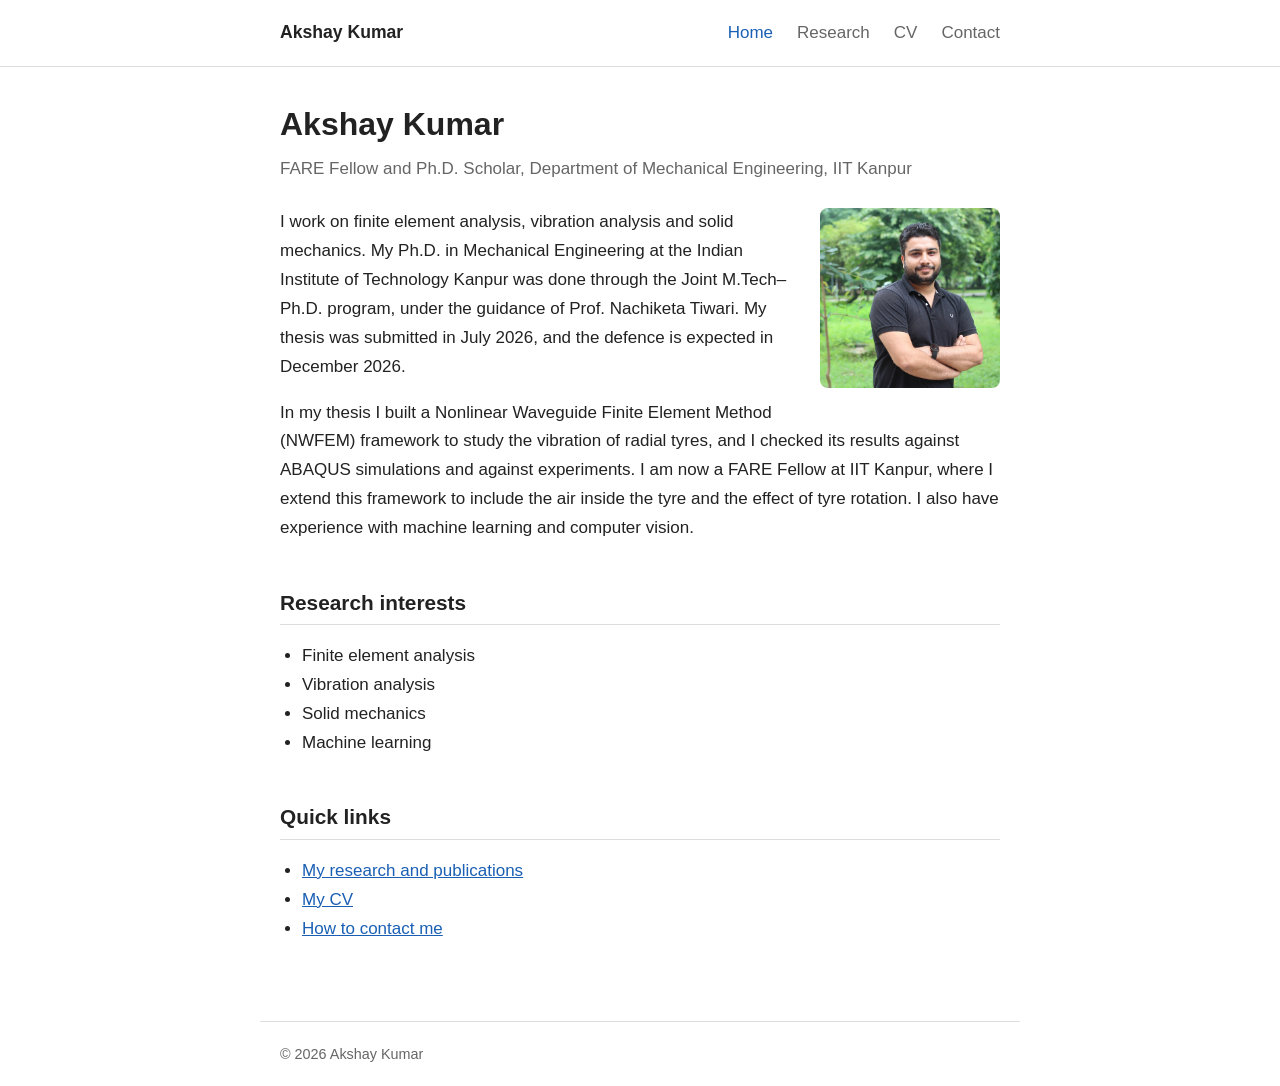
==== index.html @ 5fe7e195 "Add files via upload" ====
<!DOCTYPE html>
<html lang="en">
<head>
  <meta charset="utf-8">
  <meta name="viewport" content="width=device-width, initial-scale=1">
  <title>Akshay Kumar</title>
  <meta name="description" content="Personal page of Akshay Kumar, Mechanical Engineering, IIT Kanpur. Finite element analysis, vibration analysis and machine learning.">
  <link rel="stylesheet" href="style.css">
</head>
<body>
  <header>
    <nav>
      <a class="site-name" href="index.html">Akshay Kumar</a>
      <a class="active" href="index.html">Home</a>
      <a href="research.html">Research</a>
      <a href="cv.html">CV</a>
      <a href="contact.html">Contact</a>
    </nav>
  </header>

  <main>
    <h1>Akshay Kumar</h1>
    <p class="subtitle">FARE Fellow and Ph.D. Scholar, Department of Mechanical Engineering, IIT Kanpur</p>

    <!-- PHOTO: to show your photo, just upload a file named photo.jpg next to this page. If the file is missing, nothing is shown. -->
    <img src="photo.jpg" alt="Akshay Kumar" width="180" style="float:right; margin:0 0 12px 20px; border-radius:8px;" onerror="this.style.display='none'">

    <p>
      I work on finite element analysis, vibration analysis and solid mechanics. My Ph.D. in Mechanical
      Engineering at the Indian Institute of Technology Kanpur was done through the Joint M.Tech–Ph.D.
      program, under the guidance of Prof. Nachiketa Tiwari. My thesis was submitted in July 2026, and
      the defence is expected in December 2026.
    </p>

    <p>
      In my thesis I built a Nonlinear Waveguide Finite Element Method (NWFEM) framework to study the
      vibration of radial tyres, and I checked its results against ABAQUS simulations and against
      experiments. I am now a FARE Fellow at IIT Kanpur, where I extend this framework to include the
      air inside the tyre and the effect of tyre rotation. I also have experience with machine learning
      and computer vision.
    </p>

    <h2>Research interests</h2>
    <ul>
      <li>Finite element analysis</li>
      <li>Vibration analysis</li>
      <li>Solid mechanics</li>
      <li>Machine learning</li>
    </ul>

    <h2>Quick links</h2>
    <ul>
      <li><a href="research.html">My research and publications</a></li>
      <li><a href="cv.html">My CV</a></li>
      <li><a href="contact.html">How to contact me</a></li>
    </ul>
  </main>

  <footer>
    &copy; 2026 Akshay Kumar
  </footer>
</body>
</html>
---- style.css ----
/* Simple style for the personal page. Change the colours here. */
:root {
  --text: #222222;
  --muted: #666666;
  --accent: #1a5fb4;
  --line: #dddddd;
  --bg: #ffffff;
}

* { box-sizing: border-box; }

body {
  margin: 0;
  font-family: -apple-system, "Segoe UI", Roboto, Helvetica, Arial, sans-serif;
  color: var(--text);
  background: var(--bg);
  line-height: 1.7;
  font-size: 17px;
}

header {
  border-bottom: 1px solid var(--line);
}

nav {
  max-width: 760px;
  margin: 0 auto;
  padding: 18px 20px;
  display: flex;
  flex-wrap: wrap;
  gap: 8px 24px;
  align-items: baseline;
}

nav .site-name {
  font-weight: 700;
  font-size: 1.1rem;
  margin-right: auto;
  color: var(--text);
  text-decoration: none;
}

nav a {
  color: var(--muted);
  text-decoration: none;
}

nav a:hover,
nav a.active {
  color: var(--accent);
}

main {
  max-width: 760px;
  margin: 0 auto;
  padding: 30px 20px 60px;
}

h1 { font-size: 2rem; margin: 0 0 4px; }
h2 { font-size: 1.3rem; margin-top: 2em; border-bottom: 1px solid var(--line); padding-bottom: 4px; }

.subtitle { color: var(--muted); margin: 0 0 24px; }

h3 { font-size: 1.05rem; margin: 1.4em 0 0; }

.meta { color: var(--muted); margin: 0 0 4px; font-size: 0.95rem; }

a { color: var(--accent); }

ul { padding-left: 22px; }

.button {
  display: inline-block;
  padding: 8px 18px;
  border: 1px solid var(--accent);
  border-radius: 6px;
  text-decoration: none;
}

.button:hover {
  background: var(--accent);
  color: #ffffff;
}

footer {
  max-width: 760px;
  margin: 0 auto;
  padding: 20px;
  border-top: 1px solid var(--line);
  color: var(--muted);
  font-size: 0.9rem;
}
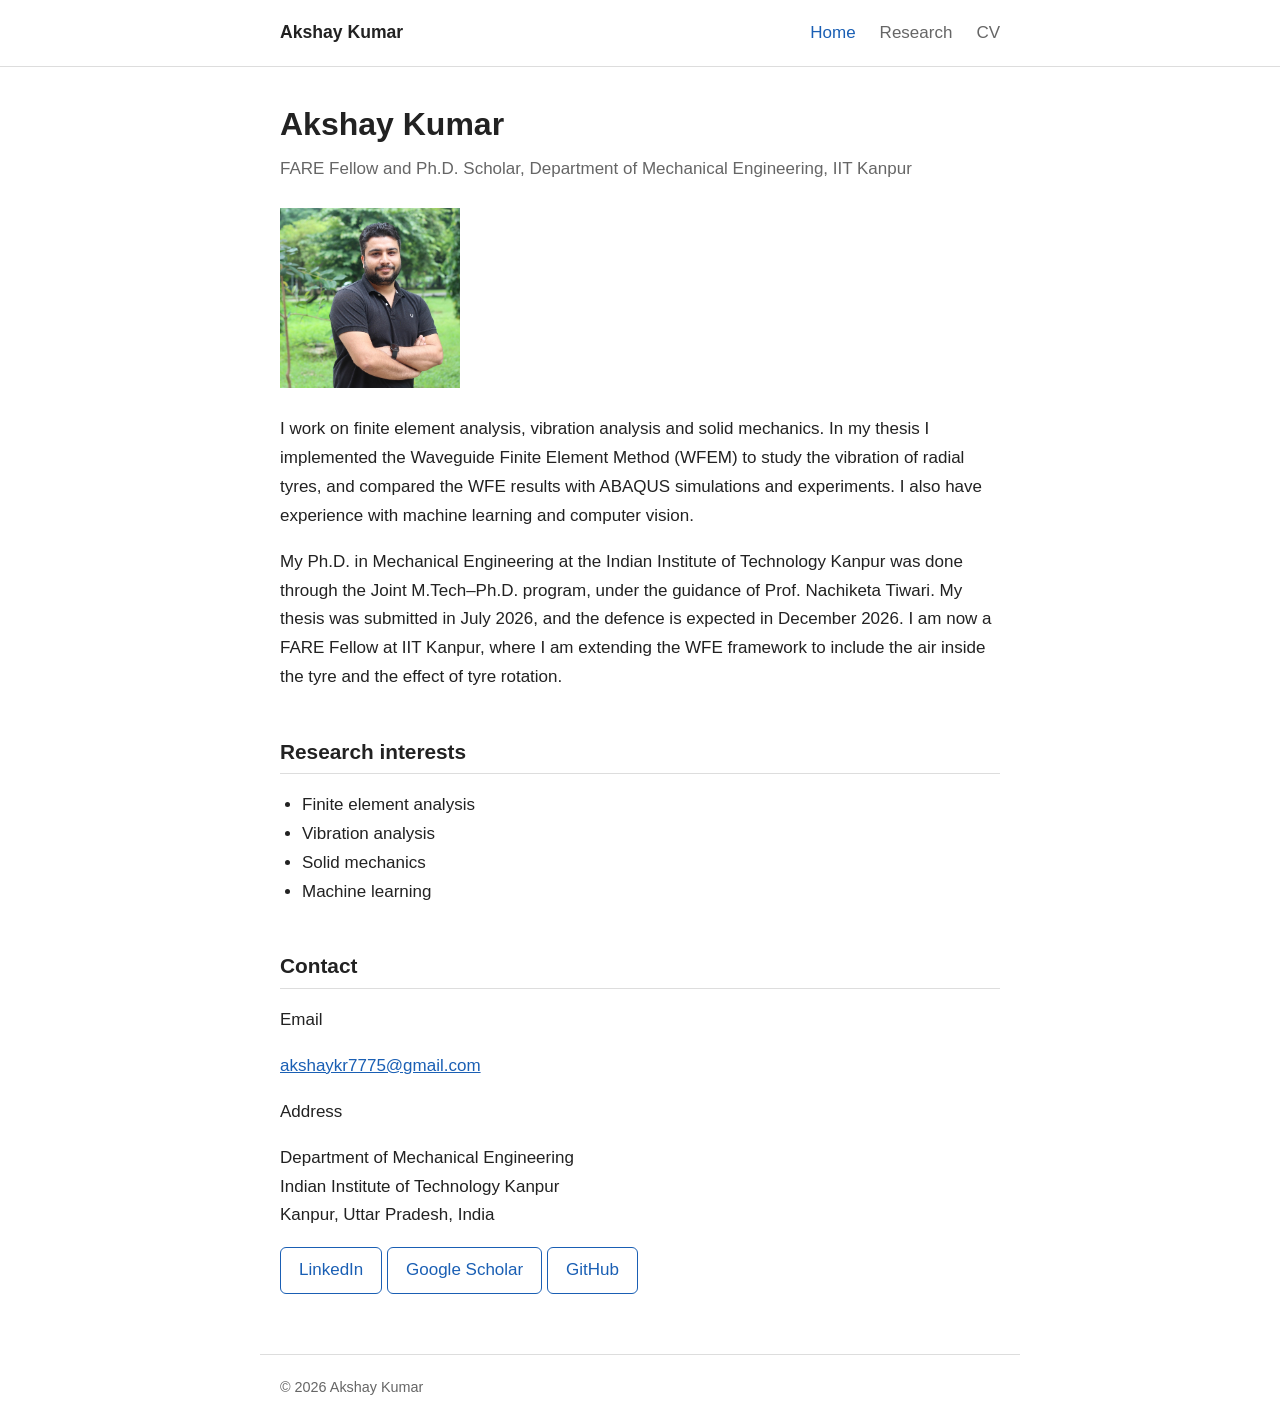
==== commit 327a4480: "Update home page: new summary and contact section" ====
--- a/index.html
+++ b/index.html
@@ -14,7 +14,6 @@
       <a class="active" href="index.html">Home</a>
       <a href="research.html">Research</a>
       <a href="cv.html">CV</a>
-      <a href="contact.html">Contact</a>
     </nav>
   </header>
 
@@ -23,21 +22,21 @@
     <p class="subtitle">FARE Fellow and Ph.D. Scholar, Department of Mechanical Engineering, IIT Kanpur</p>
 
     <!-- PHOTO: to show your photo, just upload a file named photo.jpg next to this page. If the file is missing, nothing is shown. -->
-    <img src="photo.jpg" alt="Akshay Kumar" width="180" style="float:right; margin:0 0 12px 20px; border-radius:8px;" onerror="this.style.display='none'">
+    <img src="photo.jpg" alt="Akshay Kumar" width="180" class="profile-photo" onerror="this.style.display='none'">
 
     <p>
-      I work on finite element analysis, vibration analysis and solid mechanics. My Ph.D. in Mechanical
-      Engineering at the Indian Institute of Technology Kanpur was done through the Joint M.Tech–Ph.D.
-      program, under the guidance of Prof. Nachiketa Tiwari. My thesis was submitted in July 2026, and
-      the defence is expected in December 2026.
+      I work on finite element analysis, vibration analysis and solid mechanics. In my thesis I
+      implemented the Waveguide Finite Element Method (WFEM) to study the vibration of radial tyres,
+      and compared the WFE results with ABAQUS simulations and experiments. I also have experience with
+      machine learning and computer vision.
     </p>
 
     <p>
-      In my thesis I built a Nonlinear Waveguide Finite Element Method (NWFEM) framework to study the
-      vibration of radial tyres, and I checked its results against ABAQUS simulations and against
-      experiments. I am now a FARE Fellow at IIT Kanpur, where I extend this framework to include the
-      air inside the tyre and the effect of tyre rotation. I also have experience with machine learning
-      and computer vision.
+      My Ph.D. in Mechanical Engineering at the Indian Institute of Technology Kanpur was done through
+      the Joint M.Tech–Ph.D. program, under the guidance of Prof. Nachiketa Tiwari. My thesis was
+      submitted in July 2026, and the defence is expected in December 2026. I am now a FARE Fellow at
+      IIT Kanpur, where I am extending the WFE framework to include the air inside the tyre and the
+      effect of tyre rotation.
     </p>
 
     <h2>Research interests</h2>
@@ -48,12 +47,27 @@
       <li>Machine learning</li>
     </ul>
 
-    <h2>Quick links</h2>
-    <ul>
-      <li><a href="research.html">My research and publications</a></li>
-      <li><a href="cv.html">My CV</a></li>
-      <li><a href="contact.html">How to contact me</a></li>
-    </ul>
+    <h2 id="contact">Contact</h2>
+    <div class="contact-grid">
+      <div>
+        <p class="contact-label">Email</p>
+        <p><a href="mailto:akshaykr7775@gmail.com">akshaykr7775@gmail.com</a></p>
+      </div>
+      <div>
+        <p class="contact-label">Address</p>
+        <p>
+          Department of Mechanical Engineering<br>
+          Indian Institute of Technology Kanpur<br>
+          Kanpur, Uttar Pradesh, India
+        </p>
+      </div>
+    </div>
+
+    <div class="profile-links">
+      <a class="button" href="https://www.linkedin.com/in/akshaykumar7775" target="_blank" rel="noopener">LinkedIn</a>
+      <a class="button" href="https://scholar.google.com/citations?user=7mufNDMAAAAJ&amp;hl=en" target="_blank" rel="noopener">Google Scholar</a>
+      <a class="button" href="https://github.com/akshaykr7" target="_blank" rel="noopener">GitHub</a>
+    </div>
   </main>
 
   <footer>
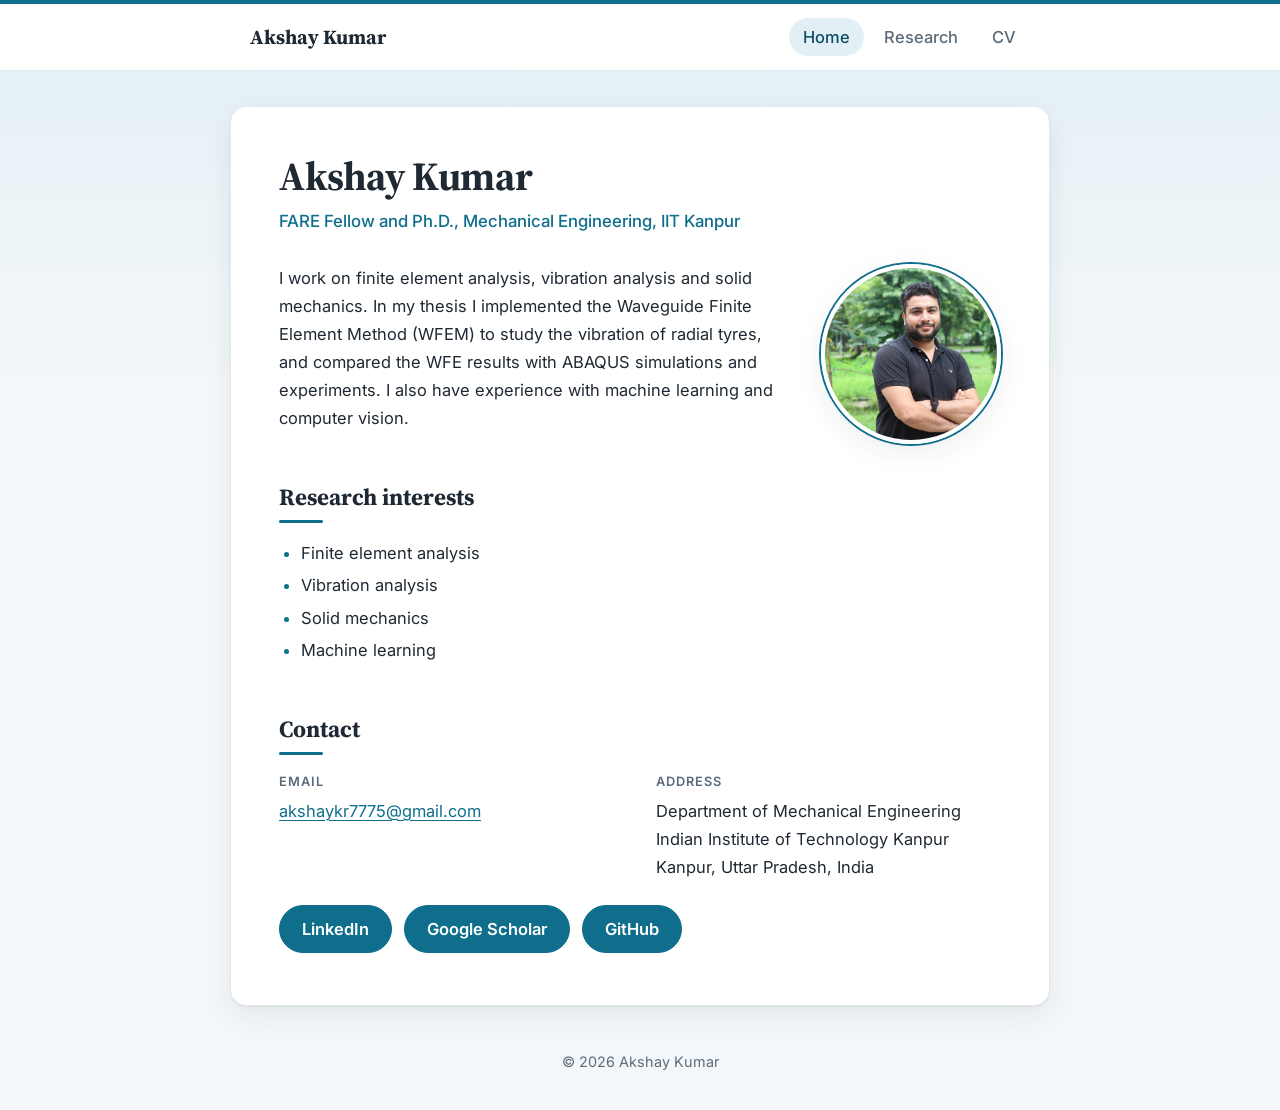
==== commit e2764916: "Update home page text" ====
--- a/index.html
+++ b/index.html
@@ -19,7 +19,7 @@
 
   <main>
     <h1>Akshay Kumar</h1>
-    <p class="subtitle">FARE Fellow and Ph.D. Scholar, Department of Mechanical Engineering, IIT Kanpur</p>
+    <p class="subtitle">FARE Fellow and Ph.D., Mechanical Engineering, IIT Kanpur</p>
 
     <!-- PHOTO: to show your photo, just upload a file named photo.jpg next to this page. If the file is missing, nothing is shown. -->
     <img src="photo.jpg" alt="Akshay Kumar" width="180" class="profile-photo" onerror="this.style.display='none'">
@@ -31,13 +31,7 @@
       machine learning and computer vision.
     </p>
 
-    <p>
-      My Ph.D. in Mechanical Engineering at the Indian Institute of Technology Kanpur was done through
-      the Joint M.Tech–Ph.D. program, under the guidance of Prof. Nachiketa Tiwari. My thesis was
-      submitted in July 2026, and the defence is expected in December 2026. I am now a FARE Fellow at
-      IIT Kanpur, where I am extending the WFE framework to include the air inside the tyre and the
-      effect of tyre rotation.
-    </p>
+
 
     <h2>Research interests</h2>
     <ul>
--- a/style.css
+++ b/style.css
@@ -1,92 +1,268 @@
-/* Simple style for the personal page. Change the colours here. */
+/* Simple theme for the personal page. Change the colours here. */
+@import url("https://fonts.googleapis.com/css2?family=Inter:wght@400;500;600;700&family=Source+Serif+4:opsz,wght@8..60,600;8..60,700&display=swap");
+
 :root {
-  --text: #222222;
-  --muted: #666666;
-  --accent: #1a5fb4;
-  --line: #dddddd;
-  --bg: #ffffff;
+  --text: #1f2933;
+  --muted: #5b6b79;
+  --accent: #0f6e8c;
+  --accent-dark: #0b4f66;
+  --accent-soft: #e2f0f5;
+  --line: #e2e8ee;
+  --bg: #f4f7f9;
+  --surface: #ffffff;
+  --shadow: 0 1px 2px rgba(16, 42, 56, 0.06), 0 8px 28px rgba(16, 42, 56, 0.08);
+
+  --font-body: "Inter", -apple-system, "Segoe UI", Roboto, Helvetica, Arial, sans-serif;
+  --font-head: "Source Serif 4", Georgia, "Times New Roman", serif;
+}
+
+/* Dark colours, used automatically when the visitor's device is in dark mode */
+@media (prefers-color-scheme: dark) {
+  :root {
+    --text: #e6edf3;
+    --muted: #9aa8b5;
+    --accent: #4fb3d1;
+    --accent-dark: #86cfe4;
+    --accent-soft: #15303a;
+    --line: #26343f;
+    --bg: #0e161d;
+    --surface: #15202a;
+    --shadow: 0 1px 2px rgba(0, 0, 0, 0.3), 0 8px 28px rgba(0, 0, 0, 0.35);
+  }
 }
 
 * { box-sizing: border-box; }
 
 body {
   margin: 0;
-  font-family: -apple-system, "Segoe UI", Roboto, Helvetica, Arial, sans-serif;
+  font-family: var(--font-body);
   color: var(--text);
-  background: var(--bg);
+  background: var(--bg) linear-gradient(180deg, var(--accent-soft) 0, var(--bg) 380px) no-repeat;
   line-height: 1.7;
-  font-size: 17px;
-}
+  font-size: 16.5px;
+}
+
+/* ---------- Header and menu ---------- */
 
 header {
-  border-bottom: 1px solid var(--line);
+  position: sticky;
+  top: 0;
+  z-index: 10;
+  background: var(--surface);
+  border-top: 4px solid var(--accent);
+  box-shadow: 0 1px 0 var(--line);
 }
 
 nav {
-  max-width: 760px;
+  max-width: 820px;
   margin: 0 auto;
-  padding: 18px 20px;
+  padding: 14px 20px;
   display: flex;
   flex-wrap: wrap;
-  gap: 8px 24px;
-  align-items: baseline;
+  gap: 6px;
+  align-items: center;
 }
 
 nav .site-name {
+  font-family: var(--font-head);
   font-weight: 700;
-  font-size: 1.1rem;
+  font-size: 1.25rem;
   margin-right: auto;
+  padding: 0;
   color: var(--text);
+}
+
+nav a {
+  color: var(--muted);
   text-decoration: none;
-}
-
-nav a {
-  color: var(--muted);
-  text-decoration: none;
-}
-
-nav a:hover,
+  font-weight: 500;
+  padding: 5px 14px;
+  border-radius: 999px;
+  transition: background 0.15s, color 0.15s;
+}
+
+nav a:hover {
+  color: var(--accent-dark);
+  background: var(--accent-soft);
+}
+
 nav a.active {
+  color: var(--accent-dark);
+  background: var(--accent-soft);
+}
+
+nav .site-name:hover {
+  background: none;
   color: var(--accent);
 }
 
+/* ---------- Page content ---------- */
+
 main {
-  max-width: 760px;
-  margin: 0 auto;
-  padding: 30px 20px 60px;
-}
-
-h1 { font-size: 2rem; margin: 0 0 4px; }
-h2 { font-size: 1.3rem; margin-top: 2em; border-bottom: 1px solid var(--line); padding-bottom: 4px; }
-
-.subtitle { color: var(--muted); margin: 0 0 24px; }
-
-h3 { font-size: 1.05rem; margin: 1.4em 0 0; }
-
-.meta { color: var(--muted); margin: 0 0 4px; font-size: 0.95rem; }
-
-a { color: var(--accent); }
+  max-width: 820px;
+  margin: 36px auto;
+  padding: 44px 48px 52px;
+  background: var(--surface);
+  border: 1px solid var(--line);
+  border-radius: 16px;
+  box-shadow: var(--shadow);
+}
+
+h1, h2, h3 {
+  font-family: var(--font-head);
+  line-height: 1.25;
+}
+
+h1 {
+  font-size: 2.5rem;
+  margin: 0 0 6px;
+  letter-spacing: -0.01em;
+}
+
+.subtitle {
+  color: var(--accent);
+  font-weight: 500;
+  font-size: 1.05rem;
+  margin: 0 0 28px;
+}
+
+h2 {
+  font-size: 1.45rem;
+  margin: 2.2em 0 0.7em;
+}
+
+h2::after {
+  content: "";
+  display: block;
+  width: 44px;
+  height: 3px;
+  margin-top: 8px;
+  border-radius: 3px;
+  background: var(--accent);
+}
+
+h3 {
+  font-size: 1.12rem;
+  margin: 1.5em 0 2px;
+}
+
+.meta {
+  color: var(--muted);
+  margin: 0 0 4px;
+  font-size: 0.92rem;
+}
+
+a {
+  color: var(--accent);
+  text-decoration-thickness: 1px;
+  text-underline-offset: 3px;
+}
+
+a:hover { color: var(--accent-dark); }
 
 ul { padding-left: 22px; }
+li { margin-bottom: 4px; }
+li::marker { color: var(--accent); }
+
+strong { font-weight: 600; }
+
+/* ---------- Buttons ---------- */
 
 .button {
   display: inline-block;
-  padding: 8px 18px;
+  padding: 9px 22px;
   border: 1px solid var(--accent);
-  border-radius: 6px;
-  text-decoration: none;
-}
-
-.button:hover {
+  border-radius: 999px;
   background: var(--accent);
   color: #ffffff;
-}
+  font-weight: 600;
+  text-decoration: none;
+  transition: background 0.15s, border-color 0.15s, transform 0.15s, box-shadow 0.15s;
+}
+
+.button:hover {
+  background: var(--accent-dark);
+  border-color: var(--accent-dark);
+  color: #ffffff;
+  transform: translateY(-1px);
+  box-shadow: 0 6px 16px rgba(15, 110, 140, 0.25);
+}
+
+@media (prefers-color-scheme: dark) {
+  .button, .button:hover { color: #0e161d; }
+}
+
+.profile-links {
+  display: flex;
+  flex-wrap: wrap;
+  gap: 12px;
+  margin-top: 24px;
+}
+
+/* ---------- Contact block on the home page ---------- */
+
+.contact-grid {
+  display: grid;
+  grid-template-columns: repeat(auto-fit, minmax(240px, 1fr));
+  gap: 20px 32px;
+}
+
+.contact-grid p { margin: 0; }
+
+.contact-grid .contact-label {
+  color: var(--muted);
+  font-size: 0.8rem;
+  font-weight: 600;
+  letter-spacing: 0.08em;
+  text-transform: uppercase;
+  margin-bottom: 4px;
+}
+
+/* ---------- Photo on the home page ---------- */
+
+.profile-photo {
+  float: right;
+  width: 180px;
+  height: 180px;
+  object-fit: cover;
+  object-position: center top;
+  margin: 0 0 16px 28px;
+  border-radius: 50%;
+  border: 4px solid var(--surface);
+  box-shadow: 0 0 0 2px var(--accent), var(--shadow);
+}
+
+/* ---------- Footer ---------- */
 
 footer {
-  max-width: 760px;
+  max-width: 820px;
   margin: 0 auto;
-  padding: 20px;
-  border-top: 1px solid var(--line);
+  padding: 8px 20px 36px;
+  text-align: center;
   color: var(--muted);
   font-size: 0.9rem;
 }
+
+/* ---------- Phones ---------- */
+
+@media (max-width: 600px) {
+  nav { padding: 12px 16px; gap: 4px; }
+  nav .site-name { flex-basis: 100%; margin-bottom: 4px; }
+  nav a { padding: 4px 12px; }
+
+  main {
+    margin: 16px;
+    padding: 28px 20px 36px;
+    border-radius: 12px;
+  }
+
+  h1 { font-size: 2rem; }
+
+  .profile-photo {
+    float: none;
+    display: block;
+    width: 160px;
+    height: 160px;
+    margin: 0 auto 24px;
+  }
+}
